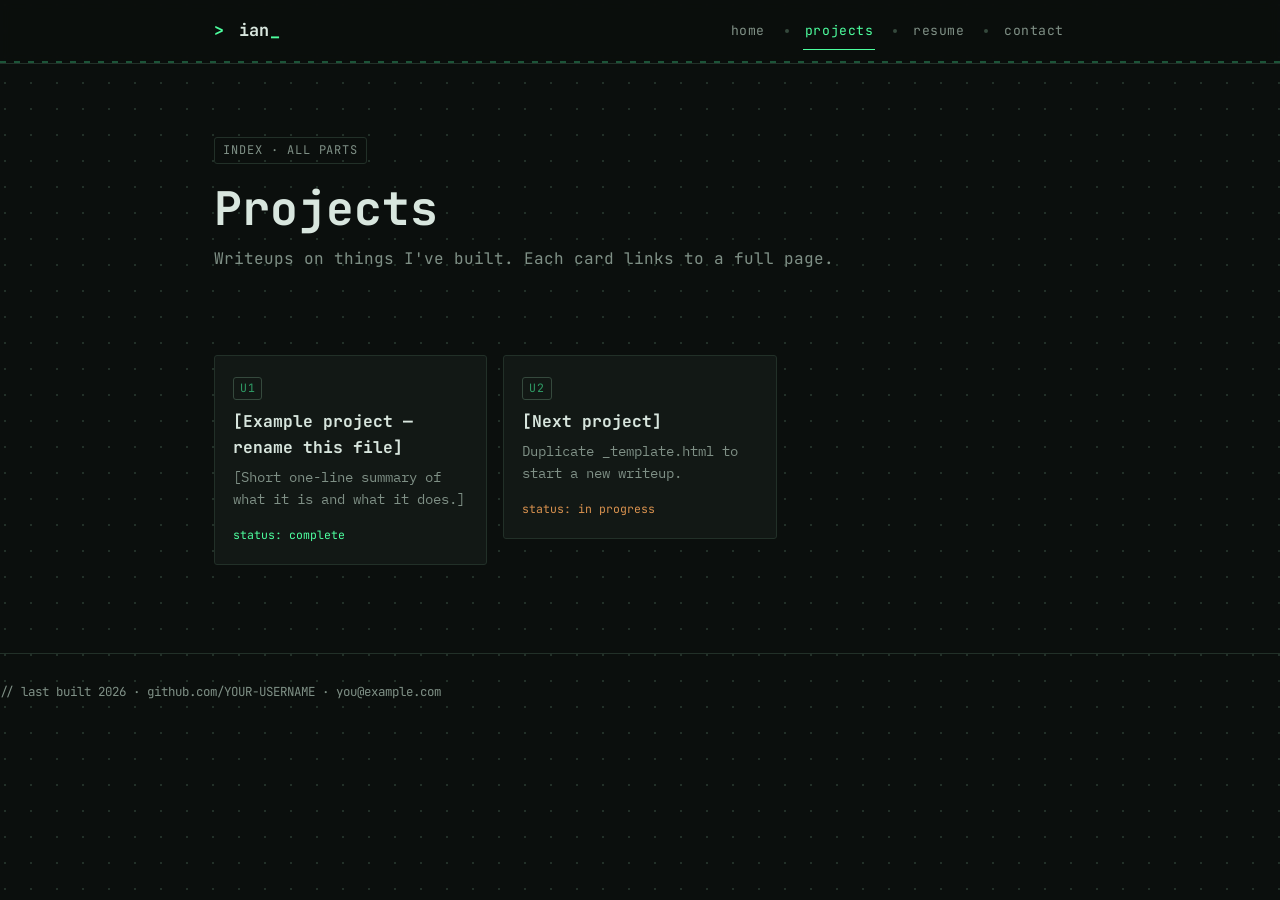
==== projects/index.html @ f11f99d3 "init without changes" ====
<!DOCTYPE html>
<html lang="en">
<head>
  <meta charset="UTF-8" />
  <meta name="viewport" content="width=device-width, initial-scale=1.0" />
  <title>Projects — Ian</title>
  <link rel="icon" type="image/svg+xml" href="/assets/favicon.svg" />
  <link rel="stylesheet" href="/css/style.css" />
</head>
<body>

  <div data-include="/partials/nav.html"></div>

  <main class="container">
    <section class="hero" style="padding-bottom: 8px;">
      <span class="datasheet-tag">INDEX &middot; ALL PARTS</span>
      <h1 class="hero-title">Projects</h1>
      <p class="hero-role">Writeups on things I've built. Each card links to a full page.</p>
    </section>

    <section class="section">
      <!--
        TO ADD A NEW PROJECT CARD:
        1. Copy one of the <a class="card-link"> blocks below.
        2. Point href at your new page (e.g. /projects/buck-converter.html).
        3. Give it the next designator (U3, U4, C1, R1... whatever, doesn't
           need to be strictly sequential — pick what reads well).
        4. Set card-status to one of: status-done / status-progress / (none)
      -->
      <div class="card-grid">

        <a class="card-link" href="/projects/_example.html">
          <div class="card">
            <span class="card-designator">U1</span>
            <h3>[Example project — rename this file]</h3>
            <p>[Short one-line summary of what it is and what it does.]</p>
            <span class="card-status status-done">status: complete</span>
          </div>
        </a>

        <a class="card-link" href="/projects/_template.html">
          <div class="card">
            <span class="card-designator">U2</span>
            <h3>[Next project]</h3>
            <p>Duplicate _template.html to start a new writeup.</p>
            <span class="card-status status-progress">status: in progress</span>
          </div>
        </a>

      </div>
    </section>
  </main>

  <div data-include="/partials/footer.html"></div>
  <script src="/js/site.js"></script>
</body>
</html>
---- css/style.css ----
/* =========================================================================
   IAN'S SITE — engineering-terminal theme
   -------------------------------------------------------------------------
   This is the ONLY file that controls how the site looks. Every page links
   to it, so a change here shows up everywhere. It's organized top to bottom
   in the order things appear on a page: base -> nav -> hero/datasheet ->
   sections -> cards -> footer -> responsive.
   ========================================================================= */

@import url('https://fonts.googleapis.com/css2?family=JetBrains+Mono:wght@400;500;700;800&family=IBM+Plex+Mono:wght@400;500;600&display=swap');

:root {
  /* --- palette: dim phosphor terminal + PCB copper ------------------- */
  --bg:            #0b0f0d;   /* near-black, faint green cast, like soldermask in low light */
  --bg-panel:      #121815;   /* card / table background */
  --bg-panel-hi:   #17201b;   /* hovered panel */
  --line:          #223028;   /* hairline / trace color, dim */
  --line-bright:   #35493d;   /* hairline / trace color, brighter */
  --text:          #d8e6de;   /* primary text, soft phosphor white-green */
  --text-dim:      #7f9086;   /* secondary text */
  --accent:        #4dff9f;   /* phosphor green — links, highlights */
  --accent-dim:    #2f9c66;
  --accent-2:      #d9924f;   /* copper/amber — secondary accent, sparingly */
  --danger:        #ff6b6b;

  --font-display:  'JetBrains Mono', ui-monospace, 'SFMono-Regular', monospace;
  --font-body:     'IBM Plex Mono', ui-monospace, 'SFMono-Regular', monospace;

  --maxw: 900px;
  --radius: 3px;
}

/* --- reset ------------------------------------------------------------ */
*, *::before, *::after { box-sizing: border-box; }
html { scroll-behavior: smooth; }
body {
  margin: 0;
  background: var(--bg);
  color: var(--text);
  font-family: var(--font-body);
  font-size: 16px;
  line-height: 1.6;
  -webkit-font-smoothing: antialiased;

  /* faint dot grid, like graph/PCB paper. Subtle on purpose. */
  background-image: radial-gradient(var(--line) 1px, transparent 1px);
  background-size: 26px 26px;
  background-position: -8px -8px;
}
h1, h2, h3, h4 { font-family: var(--font-display); margin: 0 0 .5em; font-weight: 700; }
p { margin: 0 0 1em; color: var(--text); }
a { color: var(--accent); text-decoration: none; }
a:hover { text-decoration: underline; }
img { max-width: 100%; display: block; }
ul { margin: 0; padding: 0; list-style: none; }

:focus-visible {
  outline: 2px solid var(--accent);
  outline-offset: 3px;
}

.container {
  max-width: var(--maxw);
  margin: 0 auto;
  padding: 0 24px;
}

.eyebrow {
  font-family: var(--font-display);
  font-size: .8rem;
  letter-spacing: .06em;
  color: var(--accent-dim);
  text-transform: lowercase;
}

.cursor-blink {
  display: inline-block;
  animation: blink 1.1s steps(1) infinite;
  color: var(--accent);
}
@keyframes blink { 50% { opacity: 0; } }

/* =========================================================================
   NAV
   ========================================================================= */
.topbar {
  position: sticky;
  top: 0;
  z-index: 50;
  background: rgba(11, 15, 13, 0.92);
  backdrop-filter: blur(6px);
  border-bottom: 1px solid var(--line);
}
/* animated "current flowing through a trace" line under the nav */
.topbar::after {
  content: "";
  display: block;
  height: 2px;
  background: repeating-linear-gradient(
    90deg, var(--accent-dim) 0 6px, transparent 6px 14px
  );
  background-size: 200% 100%;
  animation: trace-flow 6s linear infinite;
  opacity: .5;
}
@keyframes trace-flow { to { background-position: -200% 0; } }

.topbar-inner {
  max-width: var(--maxw);
  margin: 0 auto;
  padding: 14px 24px;
  display: flex;
  align-items: center;
  justify-content: space-between;
}
.brand {
  font-family: var(--font-display);
  font-weight: 700;
  font-size: 1.05rem;
  color: var(--text);
  letter-spacing: .02em;
}
.brand:hover { text-decoration: none; color: var(--text); }
.brand-prompt { color: var(--accent); margin-right: 4px; }

.nav-links {
  display: flex;
  align-items: center;
  gap: 4px;
}
.nav-links li { display: flex; align-items: center; }
/* pin dots between items, like a header/breadboard rail */
.nav-links li + li::before {
  content: "";
  width: 4px;
  height: 4px;
  border-radius: 50%;
  background: var(--line-bright);
  margin: 0 14px;
}
.nav-links a {
  font-family: var(--font-display);
  font-size: .82rem;
  letter-spacing: .04em;
  color: var(--text-dim);
  padding: 6px 2px;
  position: relative;
}
.nav-links a:hover { color: var(--text); text-decoration: none; }
.nav-links a.active { color: var(--accent); }
.nav-links a.active::after {
  content: "";
  position: absolute;
  left: 0; right: 0; bottom: -3px;
  height: 1px;
  background: var(--accent);
}

.nav-toggle {
  display: none;
  flex-direction: column;
  gap: 4px;
  background: none;
  border: 1px solid var(--line-bright);
  border-radius: var(--radius);
  padding: 8px 10px;
  cursor: pointer;
}
.nav-toggle span {
  width: 16px; height: 2px; background: var(--text);
}

/* =========================================================================
   HERO / "DATASHEET" BLOCK  — the signature element of the site.
   Framed like the cover page of a component datasheet.
   ========================================================================= */
.hero {
  padding: 72px 0 48px;
}
.datasheet-tag {
  font-family: var(--font-display);
  font-size: .75rem;
  color: var(--text-dim);
  letter-spacing: .08em;
  border: 1px solid var(--line);
  display: inline-block;
  padding: 3px 8px;
  border-radius: var(--radius);
  margin-bottom: 18px;
}
.hero-title {
  font-size: clamp(2rem, 5vw, 2.9rem);
  line-height: 1.15;
  margin-bottom: 10px;
}
.hero-title .accent { color: var(--accent); }
.hero-role {
  font-family: var(--font-display);
  color: var(--text-dim);
  font-size: 1rem;
  margin-bottom: 28px;
}
.hero-actions { display: flex; gap: 12px; flex-wrap: wrap; margin-top: 8px; }

.btn {
  font-family: var(--font-display);
  font-size: .85rem;
  letter-spacing: .02em;
  padding: 10px 16px;
  border-radius: var(--radius);
  border: 1px solid var(--line-bright);
  color: var(--text);
  display: inline-block;
}
.btn:hover { text-decoration: none; border-color: var(--accent); color: var(--accent); }
.btn-primary { background: var(--bg-panel); border-color: var(--accent-dim); color: var(--accent); }
.btn-primary:hover { background: var(--bg-panel-hi); }

/* spec table, styled like a parts/ratings table on a datasheet */
.spec-sheet {
  margin-top: 32px;
  border: 1px solid var(--line);
  border-radius: var(--radius);
  overflow: hidden;
}
.spec-row {
  display: grid;
  grid-template-columns: 160px 1fr;
  border-top: 1px solid var(--line);
}
.spec-row:first-child { border-top: none; }
.spec-row.head {
  background: var(--bg-panel);
  font-family: var(--font-display);
  font-size: .72rem;
  letter-spacing: .08em;
  color: var(--text-dim);
  text-transform: uppercase;
}
.spec-key, .spec-val {
  padding: 10px 14px;
  font-size: .88rem;
}
.spec-key { color: var(--text-dim); border-right: 1px solid var(--line); font-family: var(--font-display); }
.spec-val { color: var(--text); }

/* =========================================================================
   SECTIONS + DIVIDERS
   ========================================================================= */
.section { padding: 48px 0; }
.section-heading {
  font-size: 1.3rem;
  display: flex;
  align-items: center;
  gap: 12px;
}
.section-heading::after {
  content: "";
  flex: 1;
  height: 1px;
  background: var(--line);
}

/* circuit-trace style divider with a center "via" pad */
.trace-divider {
  display: flex;
  align-items: center;
  margin: 8px 0 32px;
}
.trace-divider::before, .trace-divider::after {
  content: "";
  flex: 1;
  height: 1px;
  background: var(--line);
}
.trace-divider .via {
  width: 7px; height: 7px;
  border: 1px solid var(--line-bright);
  border-radius: 50%;
  margin: 0 8px;
  flex-shrink: 0;
}

.prose { max-width: 68ch; color: var(--text); }
.prose .placeholder { color: var(--text-dim); font-style: italic; }

/* =========================================================================
   CARDS  (project cards use "reference designators" — U1, U2, C1 — instead
   of plain 01/02/03, like parts on a schematic)
   ========================================================================= */
.card-grid {
  display: grid;
  grid-template-columns: repeat(auto-fill, minmax(240px, 1fr));
  gap: 16px;
}
.card {
  background: var(--bg-panel);
  border: 1px solid var(--line);
  border-radius: var(--radius);
  padding: 18px;
  position: relative;
  transition: border-color .15s ease, background .15s ease;
}
.card:hover { border-color: var(--accent-dim); background: var(--bg-panel-hi); }
.card-designator {
  font-family: var(--font-display);
  font-size: .72rem;
  color: var(--accent-dim);
  letter-spacing: .06em;
  margin-bottom: 8px;
  display: inline-block;
  border: 1px solid var(--line-bright);
  padding: 1px 6px;
  border-radius: var(--radius);
}
.card h3 { font-size: 1.02rem; margin-bottom: 6px; }
.card p { color: var(--text-dim); font-size: .88rem; margin-bottom: 10px; }
.card-status {
  font-family: var(--font-display);
  font-size: .72rem;
  color: var(--text-dim);
}
.card-status.status-done { color: var(--accent); }
.card-status.status-progress { color: var(--accent-2); }
.card-link {
  display: block;
  color: inherit;
}
.card-link:hover { text-decoration: none; }

/* =========================================================================
   FOOTER
   ========================================================================= */
.site-footer {
  border-top: 1px solid var(--line);
  padding: 28px 0 40px;
  margin-top: 40px;
}
.footer-line {
  font-family: var(--font-display);
  font-size: .78rem;
  color: var(--text-dim);
  margin: 0;
}
.footer-line a { color: var(--text-dim); }
.footer-line a:hover { color: var(--accent); }

/* =========================================================================
   PROJECT PAGE SPECIFIC
   ========================================================================= */
.back-link {
  font-family: var(--font-display);
  font-size: .82rem;
  color: var(--text-dim);
  display: inline-block;
  margin-bottom: 24px;
}
.back-link:hover { color: var(--accent); }
.project-header { padding: 20px 0 8px; }
.project-tags { display: flex; gap: 8px; flex-wrap: wrap; margin-top: 14px; }
.tag {
  font-family: var(--font-display);
  font-size: .72rem;
  color: var(--text-dim);
  border: 1px solid var(--line);
  padding: 2px 8px;
  border-radius: var(--radius);
}

/* =========================================================================
   RESPONSIVE
   ========================================================================= */
@media (max-width: 720px) {
  .nav-toggle { display: flex; }
  .nav-links {
    position: absolute;
    top: 100%; left: 0; right: 0;
    flex-direction: column;
    align-items: flex-start;
    background: var(--bg);
    border-bottom: 1px solid var(--line);
    padding: 12px 24px 18px;
    display: none;
    gap: 14px;
  }
  .nav-links.open { display: flex; }
  .nav-links li + li::before { display: none; }
  .spec-row { grid-template-columns: 130px 1fr; }
}

/* respect reduced-motion preferences */
@media (prefers-reduced-motion: reduce) {
  html { scroll-behavior: auto; }
  .cursor-blink, .topbar::after { animation: none; }
}
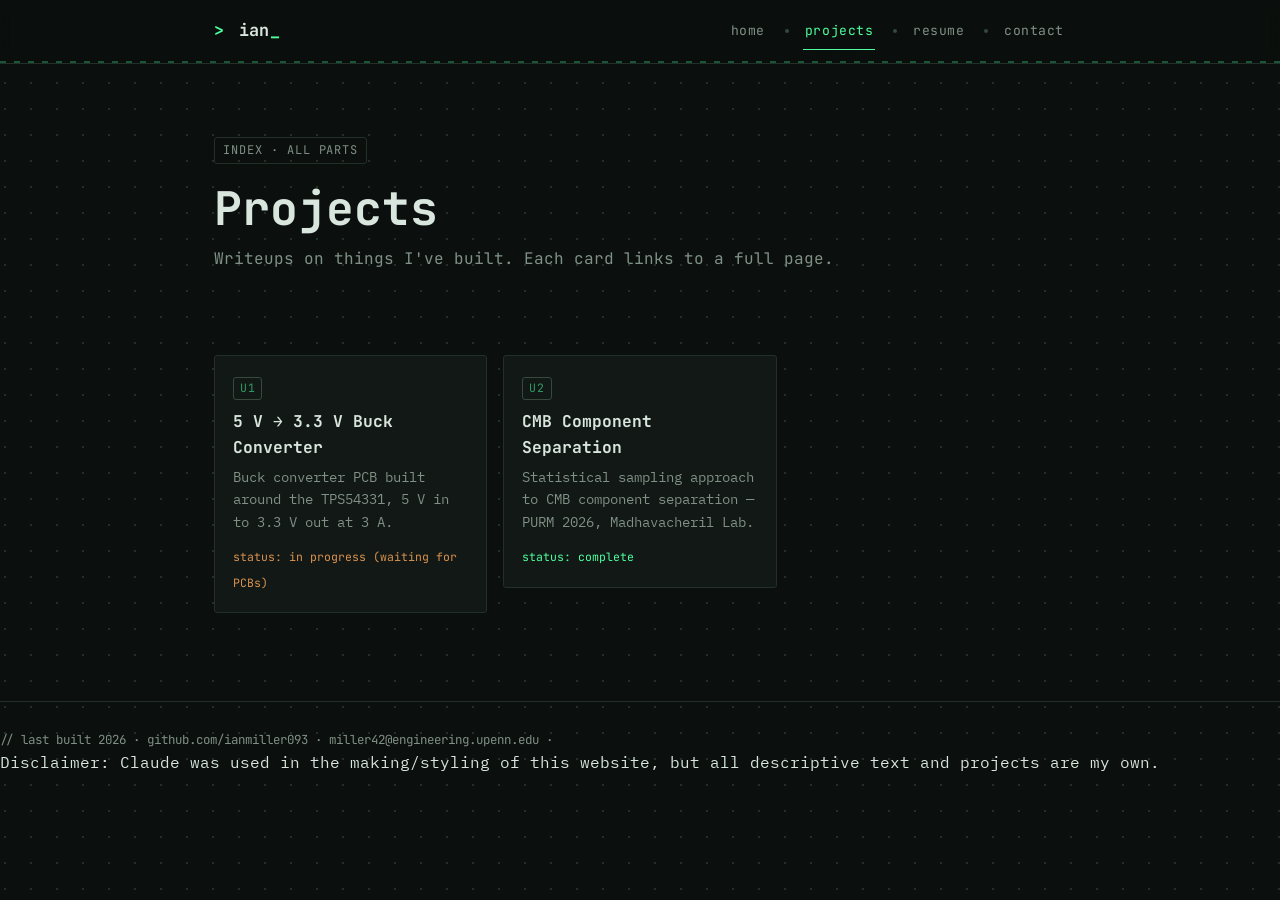
==== commit 5e1c9e47: "updated projects folder" ====
--- a/projects/index.html
+++ b/projects/index.html
@@ -29,21 +29,21 @@
       -->
       <div class="card-grid">
 
-        <a class="card-link" href="/projects/_example.html">
+        <a class="card-link" href="/projects/buck.html">
           <div class="card">
             <span class="card-designator">U1</span>
-            <h3>[Example project — rename this file]</h3>
-            <p>[Short one-line summary of what it is and what it does.]</p>
-            <span class="card-status status-done">status: complete</span>
+            <h3>5 V &rarr; 3.3 V Buck Converter</h3>
+            <p>Buck converter PCB built around the TPS54331, 5 V in to 3.3 V out at 3 A.</p>
+            <span class="card-status status-progress">status: in progress (waiting for PCBs)</span>
           </div>
         </a>
 
-        <a class="card-link" href="/projects/_template.html">
+        <a class="card-link" href="/projects/cmb.html">
           <div class="card">
             <span class="card-designator">U2</span>
-            <h3>[Next project]</h3>
-            <p>Duplicate _template.html to start a new writeup.</p>
-            <span class="card-status status-progress">status: in progress</span>
+            <h3>CMB Component Separation</h3>
+            <p>Statistical sampling approach to CMB component separation — PURM 2026, Madhavacheril Lab.</p>
+            <span class="card-status status-done">status: complete</span>
           </div>
         </a>
 
